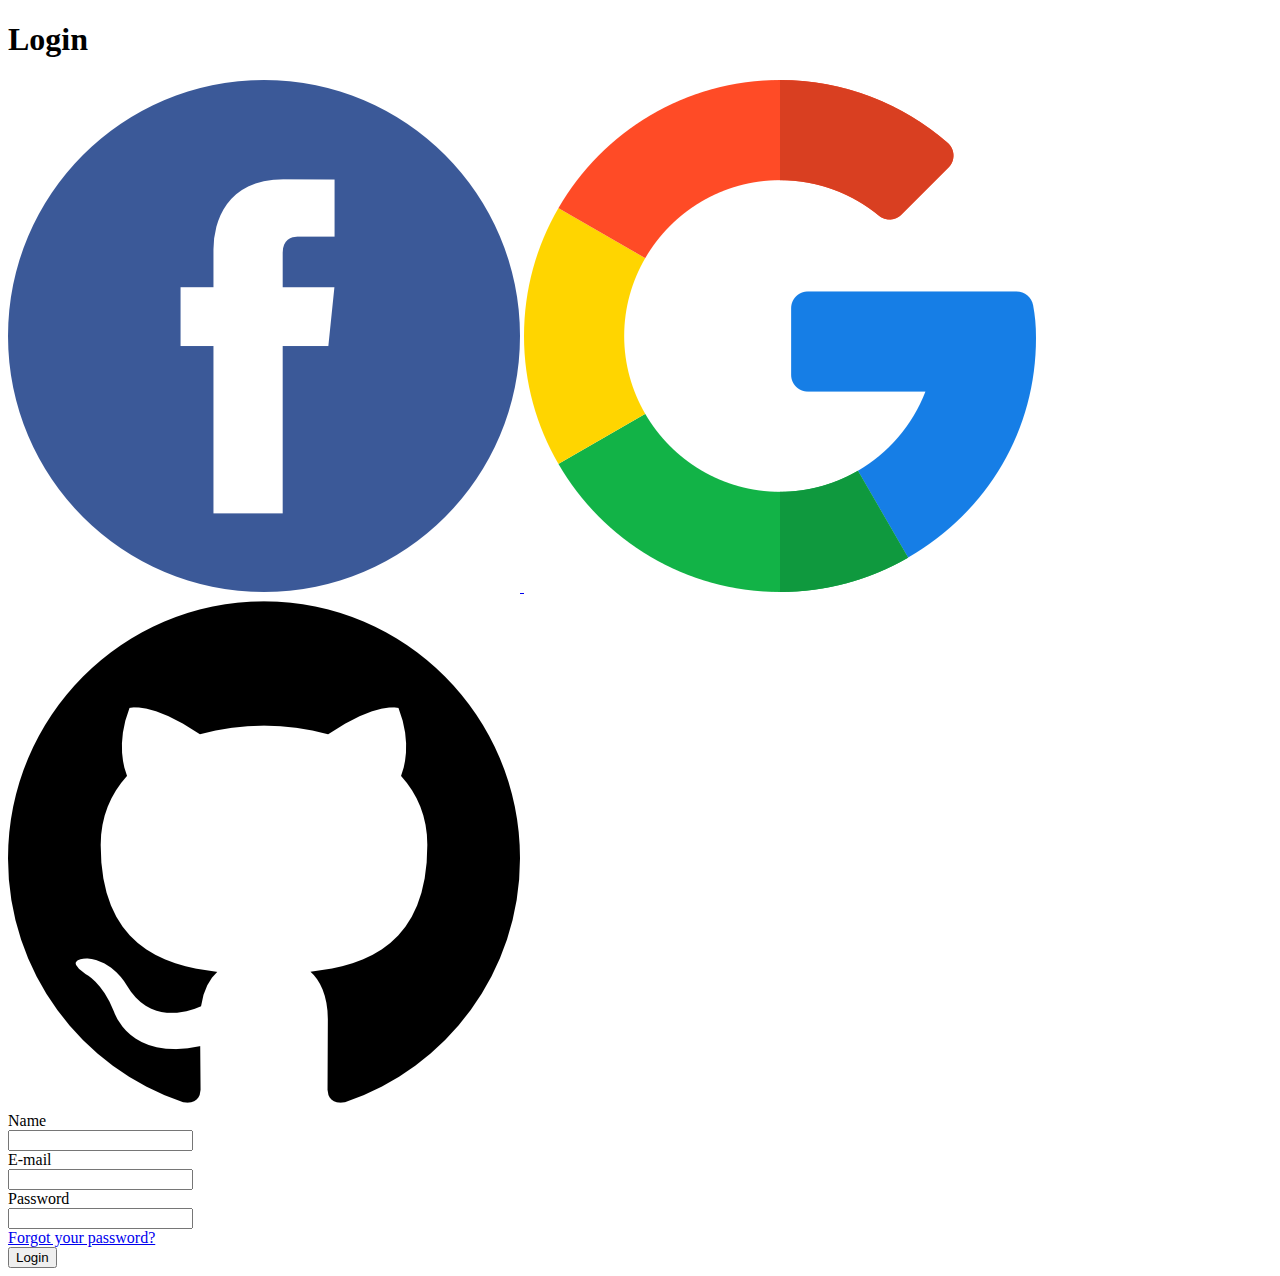
==== index.html @ 373e01f3 "feat: finalized the html, added buttons and images" ====
<!DOCTYPE html>
<html lang="pt-br">
<head>
    <meta charset="UTF-8">
    <meta name="viewport" content="width=device-width, initial-scale=1.0">
    <link rel="stylesheet" href="https://cdnjs.cloudflare.com/ajax/libs/font-awesome/6.4.0/css/all.min.css" integrity="sha512-iecdLmaskl7CVkqkXNQ/ZH/XLlvWZOJyj7Yy7tcenmpD1ypASozpmT/E0iPtmFIB46ZmdtAc9eNBvH0H/ZpiBw==" crossorigin="anonymous" referrerpolicy="no-referrer" />

    <link rel="stylesheet" href="assets/css/style.css">
    <title>Login Dark/Light Mode</title>
</head>
<body>
    <main id="container">
        <form id="login_form">
            <div id="form_header">
                <h1>Login</h1>
                <i id="mode_icon" class="fa-sharp fa-solid fa-moon"></i> <!--adicionando função para o icone, criação de id = mode_icon-->
            </div>

            <div id="social_media"> <!--criando links para imagens-->
                <a href="#">
                    <img src="assets/imgs/facebook.png" alt="Facebook Logo">
                </a>
                <a href="#">
                    <img src="assets/imgs/google.png" alt="Google Logo">
                </a>
                <a href="#">
                    <img src="assets/imgs/github.png" alt="Github Logo">
                </a>
            </div>
            <div id="inputs"> <!--adicionando entradas-->
                <div class="input-box"> <!--classes de input-box-->
                    <label for="name"> <!--usado label para acionar o input e quando clicar no icone tb aciona-->
                        Name
                        <div class="input-field"><!--icone user-->
                            <i class="fa-solid fa-user"></i>
                            <input type="text" id="name" name="name"> 
                        </div>
                    </label>
                </div>
                <div class="input-box"> <!--classes de input-box-->
                    <label for="email"> <!--usado label para acionar o input e quando clicar no icone tb aciona-->
                        E-mail
                        <div class="input-field"><!--icone user-->
                            <i class="fa-solid fa-envelope"></i>
                            <input type="email" id="email" name="email"> 
                        </div>
                    </label>
                </div>
                <div class="input-box"> <!--classes de input-box-->
                    <label for="password"> <!--usado label para acionar o input e quando clicar no icone tb aciona-->
                        Password
                        <div class="input-field"><!--icone envelope-->
                            <i class="fa-solid fa-key"></i>
                            <input type="password" id="password" name="name"> 
                        </div>
                    </label>

                    <div id="forgot_password">
                        <a href="#">
                            Forgot your password?
                        </a>
                    </div>
                </div>
            </div>

            <button type="submit" id="login_button">
                Login
            </button>
        </form>
    </main>
 </body>
</html>
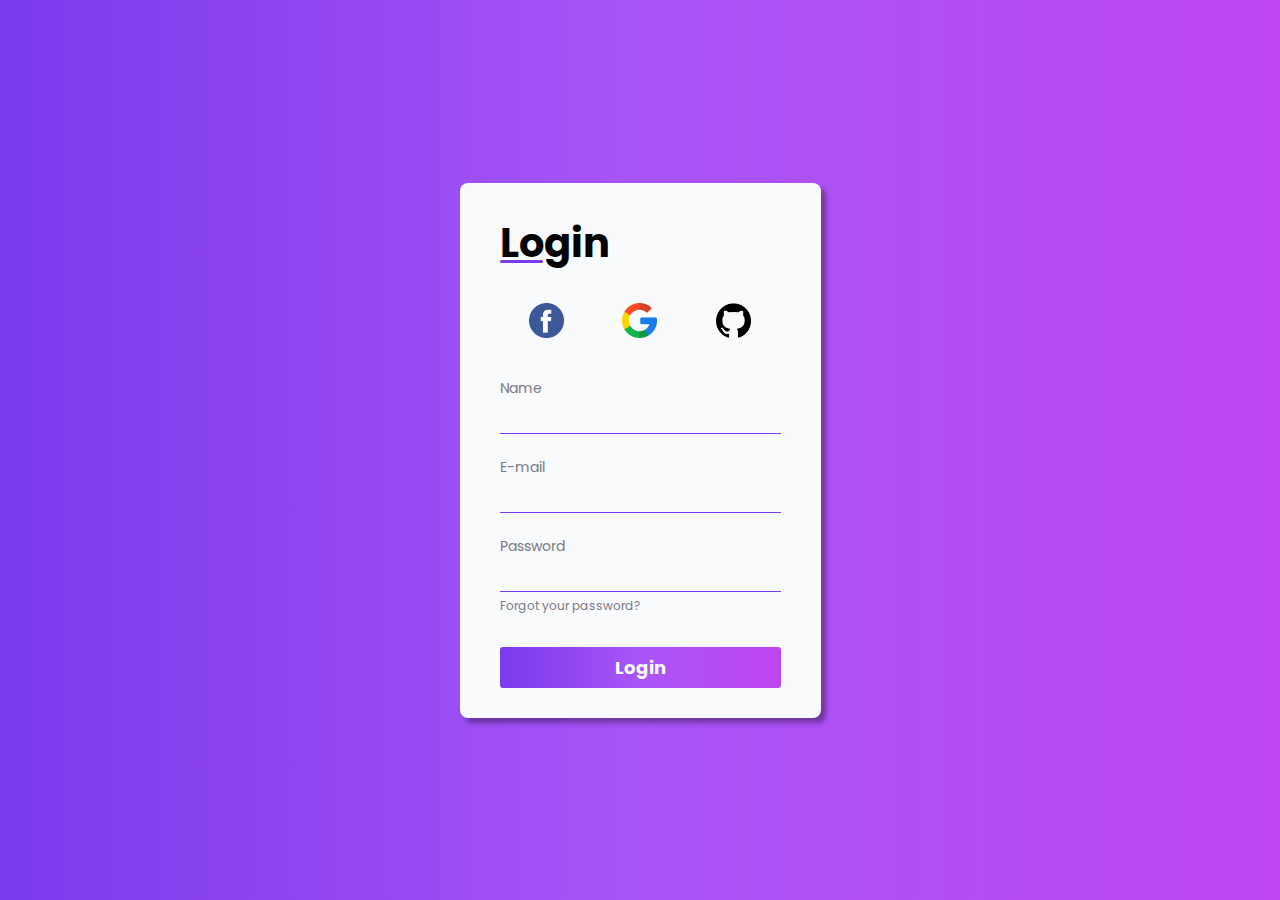
==== commit c53672d3: "feat: changing moon icon to sun with javascript" ====
--- a/index.html
+++ b/index.html
@@ -68,5 +68,6 @@
             </button>
         </form>
     </main>
+<script type="text/javascript" src="assets/js/script.js"></script>
  </body>
 </html>--- a/assets/css/style.css
+++ b/assets/css/style.css
@@ -0,0 +1,138 @@
+@import url('https://fonts.googleapis.com/css2?family=Poppins%3Awght%40100%3B200%3B300%3B400&display=swap%27%29%3B');
+:root {
+    --color-light-50: #f8fafc;
+    
+    --color-dark-50: #797984;
+    --color-dark-100: #312d37;
+    --color-dark-900: #000;
+
+    --color-purple-50: #7c3aed;
+    --color-purple-100: #a855f7;
+    --color-purple-200: #bf46ef;
+
+    --color-gradient: linear-gradient(90deg, var(--color-purple-50), var(--color-purple-100), var(--color-purple-200));
+}
+
+ * {
+    font-family: 'Poppins', sans-serif;
+    margin: 0;
+    padding: 0; /*espaçamentos padrões*/
+    box-sizing: border-box;
+
+}
+#container {
+    height: 100vh;
+    width: 100%;
+    background: var(--color-gradient);
+    display: flex; /*posicionar no meio da tela*/
+    align-items: center;
+    justify-content: center;
+}
+
+#login_form{
+    background-color: var(--color-light-50);
+    display: flex;
+    flex-direction: column;
+    padding: 30px 40px;
+    border-radius: 8px;
+    gap: 30px;
+    box-shadow: 5px 5px 5px rgba(0, 0, 0, 0.336);
+    height: fit-content;
+
+}
+
+#form_header{
+    display: flex;
+    align-items: center;
+    justify-content: space-between;
+
+}
+#form_header h1{
+    font-size: 40px;
+    position: relative;
+
+}
+#form_header h1::before{
+    position: absolute;
+    content: '';
+    width: 40%;
+    background-color: var(--color-purple-50);
+    height: 3px;
+    bottom: 10px;
+    border-radius: 5px;
+}
+
+#mode_icon {
+    cursor: pointer;
+    font-size: 20px;
+}
+#social_media {
+    display: flex;
+    justify-content: space-around;
+}
+#social_media img {
+    width: 35px; /*altura dos icones*/
+}
+
+#social_media img:hover {
+    transform: scale(1.2);
+}
+
+#inputs {
+    display: flex;
+    flex-direction: column;
+    align-items: center;
+    justify-content: center;
+    gap: 20px;
+}
+
+.input-box label {
+    font-size: 14px;
+    color: var(--color-dark-50);
+}
+.input-field {
+    display: flex;
+    align-items: center;
+    gap: 15px;
+    padding: 3px;
+    cursor: text;
+    border-bottom: 1px solid var(--color-purple-50);
+}
+.input-field i {
+    font-size: 18px;
+    color: var(--color-dark-900);
+}
+.input-field input{
+    border: none;
+    background-color: transparent;
+    width: 260px;
+    font-size: 18px;
+    padding: 0px 5px;
+}
+
+.input-field input:focus{
+    outline: none;
+}
+#forgot_password a{
+    text-decoration: none;
+    font-size: 12px;
+    color: var(--color-dark-50);
+}
+#forgot_password a:hover{
+    color: var(--color-purple-50);
+}
+
+#login_button{
+    border: none;
+    background: var(--color-gradient);
+    color: var(--color-light-50);
+    padding: 7px;
+    font-size: 18px;
+    border-radius: 3px;
+    font-weight: bold;
+    cursor: pointer;
+}
+
+#login_button:hover{
+    transform: scale(1.05);
+}